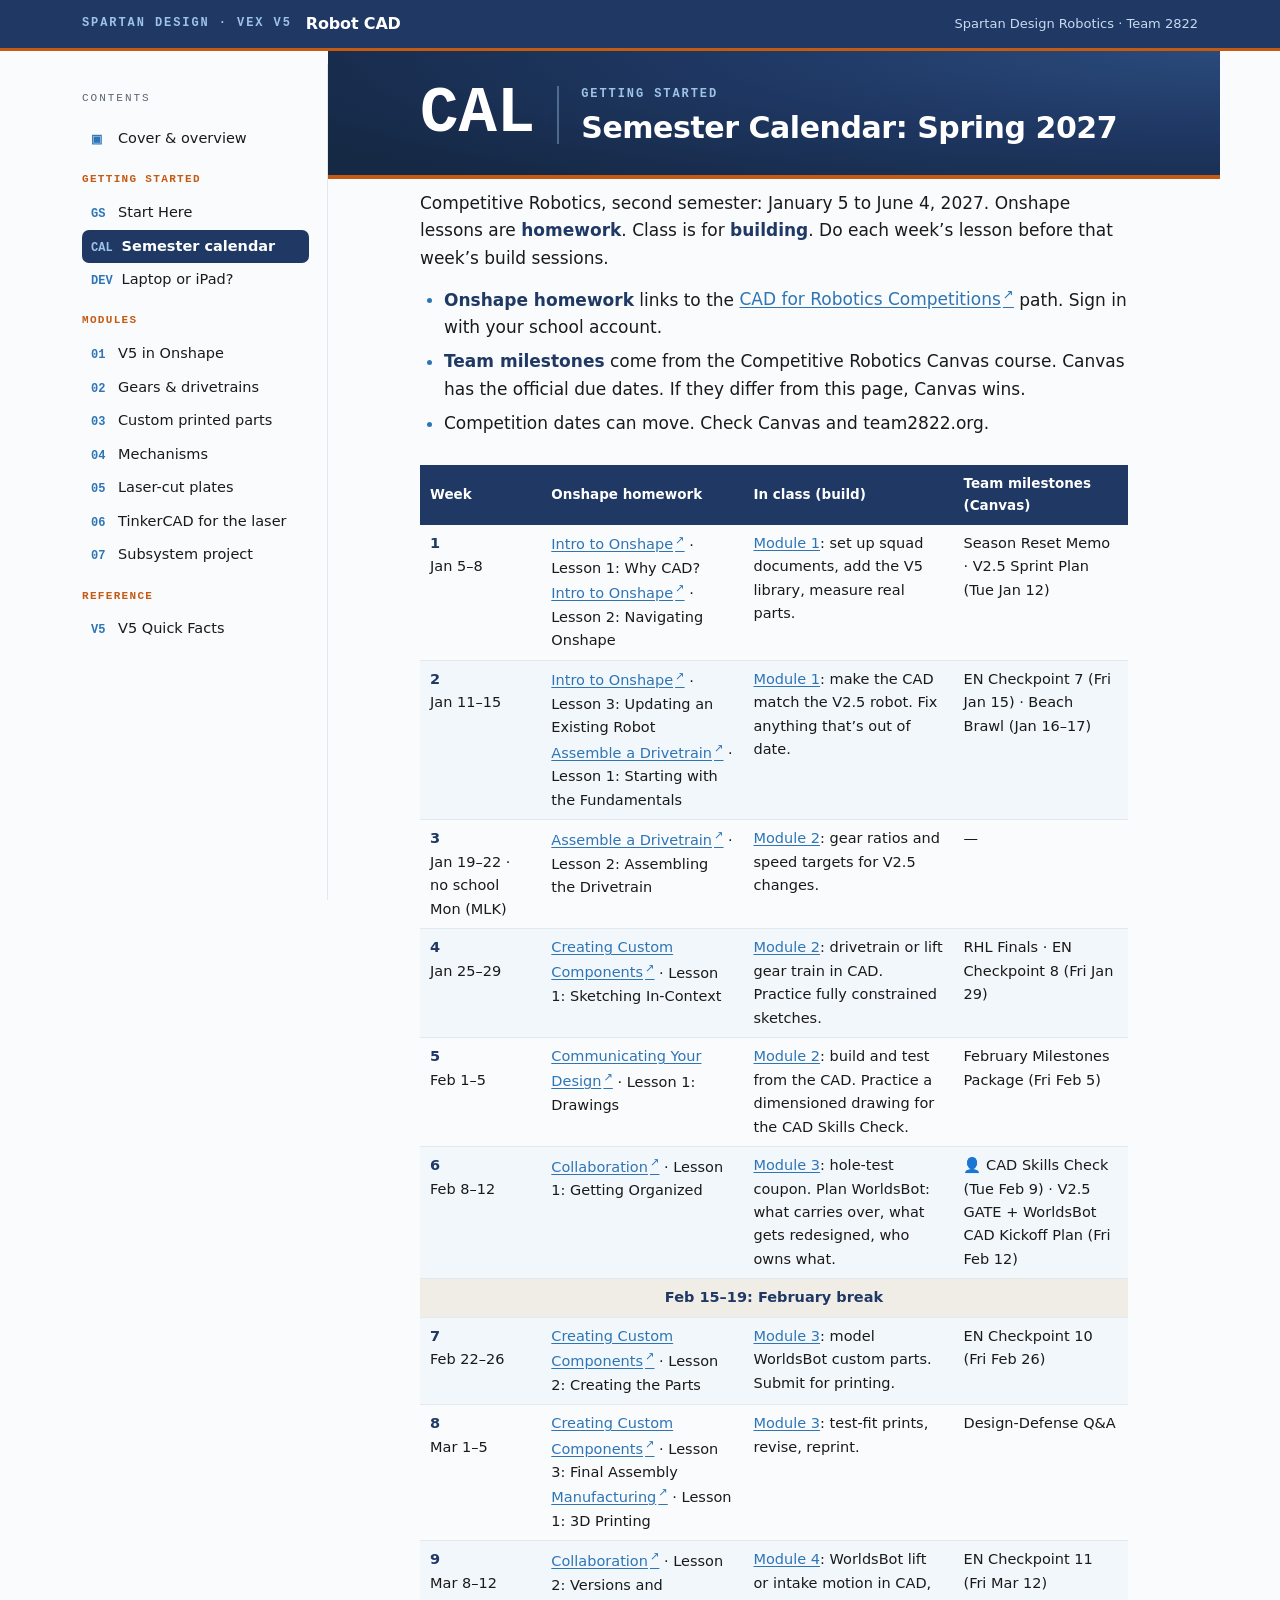
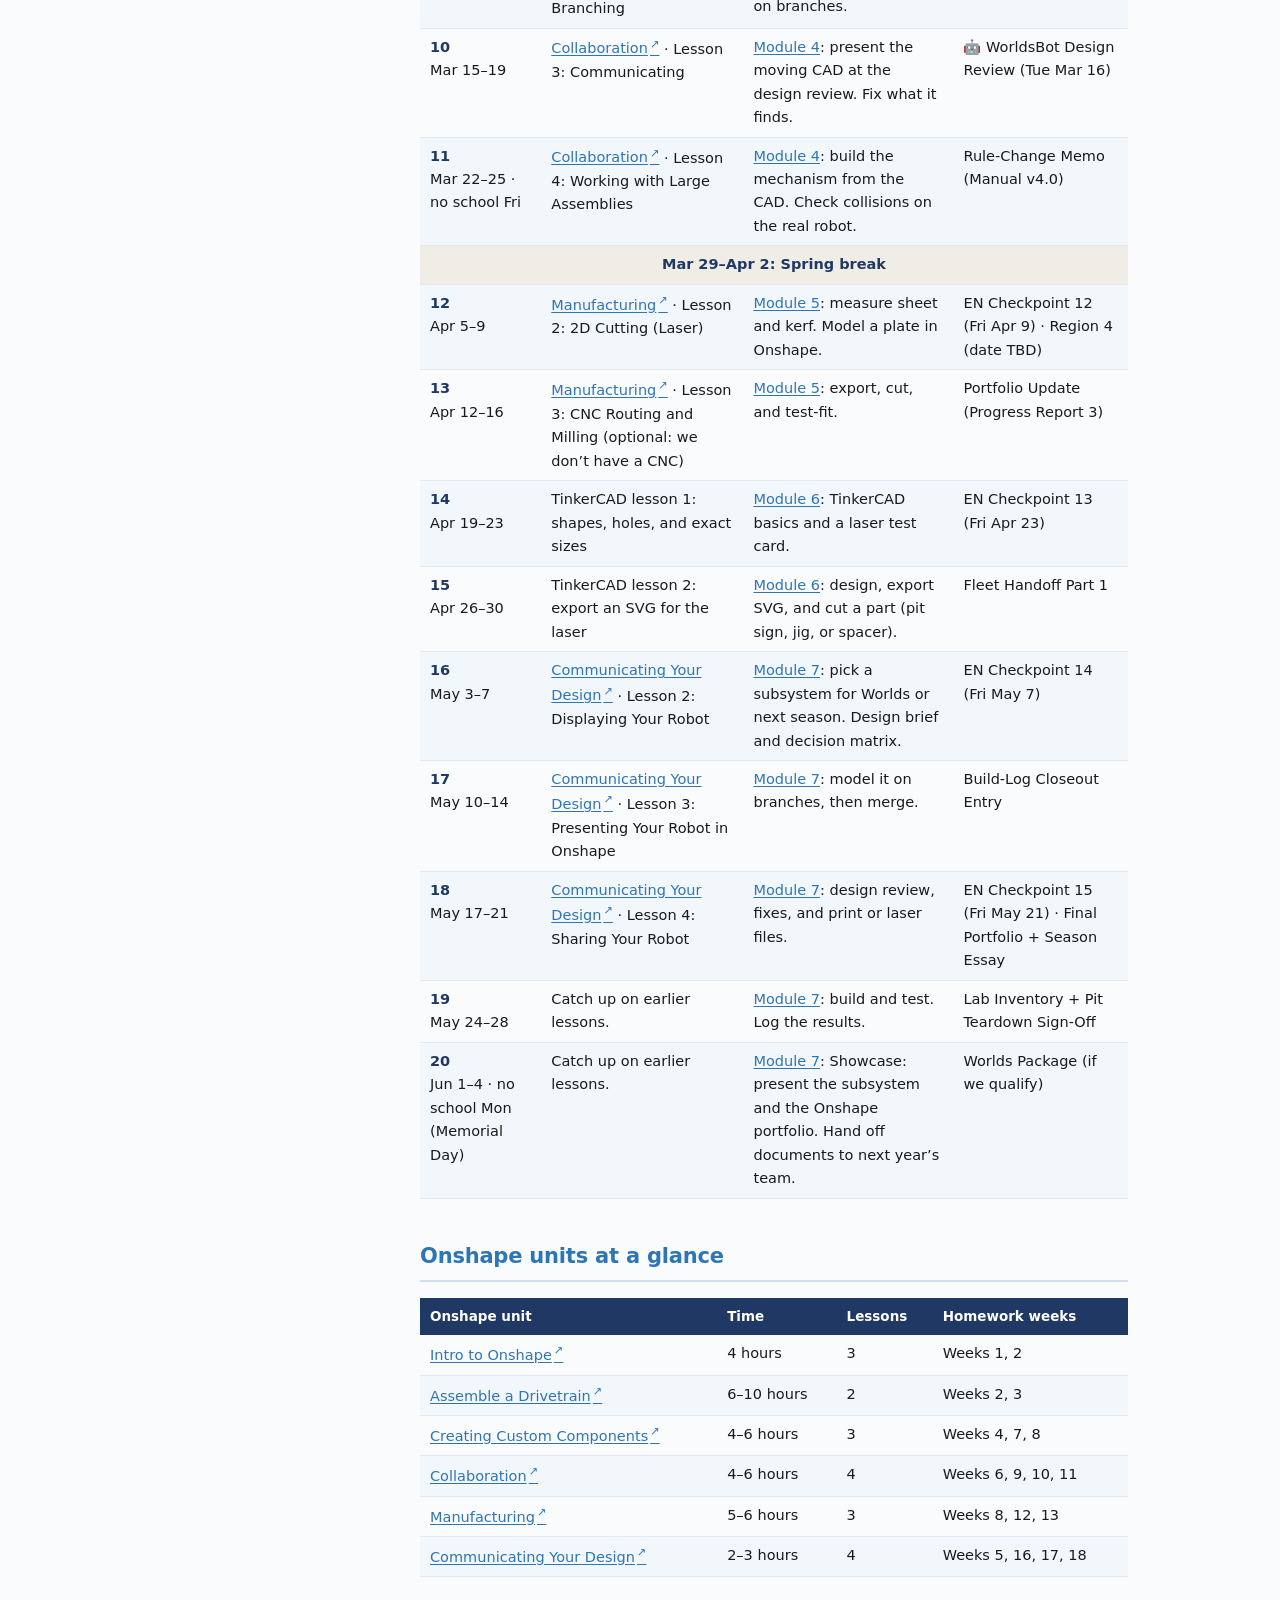
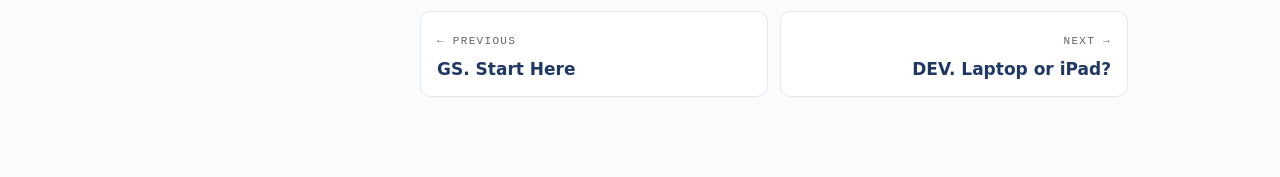
==== docs/calendar.html @ fbc349da "update" ====
<!doctype html>
<html lang="en"><head><meta charset="utf-8"><meta name="viewport" content="width=device-width, initial-scale=1">
<title>Semester Calendar: Spring 2027 — Robot CAD</title><link rel="stylesheet" href="styles.css"></head>
<body data-chapter="CAL">
<header class="topbar"><div class="topbar__in"><span class="topbar__mark">SPARTAN DESIGN · VEX V5</span><span class="topbar__title">Robot CAD</span>
<span class="topbar__school">Spartan Design Robotics · Team 2822</span><button class="menu-btn" id="menuBtn" aria-label="Toggle contents">Contents</button></div></header>
<div class="book"><nav class="toc" id="toc" aria-label="Table of contents"></nav>
<main class="main">
<div class="chead"><div class="chead__in"><div class="chead__num">CAL</div><div><p class="chead__eyebrow">Getting Started</p><h1 class="chead__title">Semester Calendar: Spring 2027</h1></div></div></div>
<article class="prose wrap">

<p>Competitive Robotics, second semester: January 5 to June 4, 2027. Onshape lessons are <strong>homework</strong>. Class is for <strong>building</strong>. Do each week’s lesson before that week’s build sessions.</p>
<ul><li><strong>Onshape homework</strong> links to the <a class="ext" href="https://learn.onshape.com/learn/learning-path/cad-for-robotics" target="_blank" rel="noopener">CAD for Robotics Competitions</a> path. Sign in with your school account.</li>
<li><strong>Team milestones</strong> come from the Competitive Robotics Canvas course. Canvas has the official due dates. If they differ from this page, Canvas wins.</li>
<li>Competition dates can move. Check Canvas and team2822.org.</li></ul>
<div class="tablewrap"><table class="dtable cal"><thead><tr><th>Week</th><th>Onshape homework</th><th>In class (build)</th><th>Team milestones (Canvas)</th></tr></thead><tbody><tr><td><strong>1</strong><br><span class="cad-note">Jan 5–8</span></td><td><a class="ext" href="https://learn.onshape.com/learn/article/intro-to-onshape" target="_blank" rel="noopener">Intro to Onshape</a> · Lesson 1: Why CAD?<br><a class="ext" href="https://learn.onshape.com/learn/article/intro-to-onshape" target="_blank" rel="noopener">Intro to Onshape</a> · Lesson 2: Navigating Onshape</td><td><a href="module-1.html">Module 1</a>: set up squad documents, add the V5 library, measure real parts.</td><td>Season Reset Memo · V2.5 Sprint Plan (Tue Jan 12)</td></tr><tr><td><strong>2</strong><br><span class="cad-note">Jan 11–15</span></td><td><a class="ext" href="https://learn.onshape.com/learn/article/intro-to-onshape" target="_blank" rel="noopener">Intro to Onshape</a> · Lesson 3: Updating an Existing Robot<br><a class="ext" href="https://learn.onshape.com/learn/article/assemble-a-robot" target="_blank" rel="noopener">Assemble a Drivetrain</a> · Lesson 1: Starting with the Fundamentals</td><td><a href="module-1.html">Module 1</a>: make the CAD match the V2.5 robot. Fix anything that’s out of date.</td><td>EN Checkpoint 7 (Fri Jan 15) · Beach Brawl (Jan 16–17)</td></tr><tr><td><strong>3</strong><br><span class="cad-note">Jan 19–22 · no school Mon (MLK)</span></td><td><a class="ext" href="https://learn.onshape.com/learn/article/assemble-a-robot" target="_blank" rel="noopener">Assemble a Drivetrain</a> · Lesson 2: Assembling the Drivetrain</td><td><a href="module-2.html">Module 2</a>: gear ratios and speed targets for V2.5 changes.</td><td>—</td></tr><tr><td><strong>4</strong><br><span class="cad-note">Jan 25–29</span></td><td><a class="ext" href="https://learn.onshape.com/learn/article/cad-for-robotics-creating-custom-components" target="_blank" rel="noopener">Creating Custom Components</a> · Lesson 1: Sketching In-Context</td><td><a href="module-2.html">Module 2</a>: drivetrain or lift gear train in CAD. Practice fully constrained sketches.</td><td>RHL Finals · EN Checkpoint 8 (Fri Jan 29)</td></tr><tr><td><strong>5</strong><br><span class="cad-note">Feb 1–5</span></td><td><a class="ext" href="https://learn.onshape.com/learn/article/cad-for-robotics-communicating-your-design" target="_blank" rel="noopener">Communicating Your Design</a> · Lesson 1: Drawings</td><td><a href="module-2.html">Module 2</a>: build and test from the CAD. Practice a dimensioned drawing for the CAD Skills Check.</td><td>February Milestones Package (Fri Feb 5)</td></tr><tr><td><strong>6</strong><br><span class="cad-note">Feb 8–12</span></td><td><a class="ext" href="https://learn.onshape.com/learn/article/cad-for-robotics-collaboration" target="_blank" rel="noopener">Collaboration</a> · Lesson 1: Getting Organized</td><td><a href="module-3.html">Module 3</a>: hole-test coupon. Plan WorldsBot: what carries over, what gets redesigned, who owns what.</td><td>👤 CAD Skills Check (Tue Feb 9) · V2.5 GATE + WorldsBot CAD Kickoff Plan (Fri Feb 12)</td></tr><tr class="cal-break"><td colspan="4"><strong>Feb 15–19: February break</strong></td></tr><tr><td><strong>7</strong><br><span class="cad-note">Feb 22–26</span></td><td><a class="ext" href="https://learn.onshape.com/learn/article/cad-for-robotics-creating-custom-components" target="_blank" rel="noopener">Creating Custom Components</a> · Lesson 2: Creating the Parts</td><td><a href="module-3.html">Module 3</a>: model WorldsBot custom parts. Submit for printing.</td><td>EN Checkpoint 10 (Fri Feb 26)</td></tr><tr><td><strong>8</strong><br><span class="cad-note">Mar 1–5</span></td><td><a class="ext" href="https://learn.onshape.com/learn/article/cad-for-robotics-creating-custom-components" target="_blank" rel="noopener">Creating Custom Components</a> · Lesson 3: Final Assembly<br><a class="ext" href="https://learn.onshape.com/learn/article/cad-for-robotics-manufacturing" target="_blank" rel="noopener">Manufacturing</a> · Lesson 1: 3D Printing</td><td><a href="module-3.html">Module 3</a>: test-fit prints, revise, reprint.</td><td>Design-Defense Q&A</td></tr><tr><td><strong>9</strong><br><span class="cad-note">Mar 8–12</span></td><td><a class="ext" href="https://learn.onshape.com/learn/article/cad-for-robotics-collaboration" target="_blank" rel="noopener">Collaboration</a> · Lesson 2: Versions and Branching</td><td><a href="module-4.html">Module 4</a>: WorldsBot lift or intake motion in CAD, on branches.</td><td>EN Checkpoint 11 (Fri Mar 12)</td></tr><tr><td><strong>10</strong><br><span class="cad-note">Mar 15–19</span></td><td><a class="ext" href="https://learn.onshape.com/learn/article/cad-for-robotics-collaboration" target="_blank" rel="noopener">Collaboration</a> · Lesson 3: Communicating</td><td><a href="module-4.html">Module 4</a>: present the moving CAD at the design review. Fix what it finds.</td><td>🤖 WorldsBot Design Review (Tue Mar 16)</td></tr><tr><td><strong>11</strong><br><span class="cad-note">Mar 22–25 · no school Fri</span></td><td><a class="ext" href="https://learn.onshape.com/learn/article/cad-for-robotics-collaboration" target="_blank" rel="noopener">Collaboration</a> · Lesson 4: Working with Large Assemblies</td><td><a href="module-4.html">Module 4</a>: build the mechanism from the CAD. Check collisions on the real robot.</td><td>Rule-Change Memo (Manual v4.0)</td></tr><tr class="cal-break"><td colspan="4"><strong>Mar 29–Apr 2: Spring break</strong></td></tr><tr><td><strong>12</strong><br><span class="cad-note">Apr 5–9</span></td><td><a class="ext" href="https://learn.onshape.com/learn/article/cad-for-robotics-manufacturing" target="_blank" rel="noopener">Manufacturing</a> · Lesson 2: 2D Cutting (Laser)</td><td><a href="module-5.html">Module 5</a>: measure sheet and kerf. Model a plate in Onshape.</td><td>EN Checkpoint 12 (Fri Apr 9) · Region 4 (date TBD)</td></tr><tr><td><strong>13</strong><br><span class="cad-note">Apr 12–16</span></td><td><a class="ext" href="https://learn.onshape.com/learn/article/cad-for-robotics-manufacturing" target="_blank" rel="noopener">Manufacturing</a> · Lesson 3: CNC Routing and Milling (optional: we don’t have a CNC)</td><td><a href="module-5.html">Module 5</a>: export, cut, and test-fit.</td><td>Portfolio Update (Progress Report 3)</td></tr><tr><td><strong>14</strong><br><span class="cad-note">Apr 19–23</span></td><td>TinkerCAD lesson 1: shapes, holes, and exact sizes</td><td><a href="module-6.html">Module 6</a>: TinkerCAD basics and a laser test card.</td><td>EN Checkpoint 13 (Fri Apr 23)</td></tr><tr><td><strong>15</strong><br><span class="cad-note">Apr 26–30</span></td><td>TinkerCAD lesson 2: export an SVG for the laser</td><td><a href="module-6.html">Module 6</a>: design, export SVG, and cut a part (pit sign, jig, or spacer).</td><td>Fleet Handoff Part 1</td></tr><tr><td><strong>16</strong><br><span class="cad-note">May 3–7</span></td><td><a class="ext" href="https://learn.onshape.com/learn/article/cad-for-robotics-communicating-your-design" target="_blank" rel="noopener">Communicating Your Design</a> · Lesson 2: Displaying Your Robot</td><td><a href="module-7.html">Module 7</a>: pick a subsystem for Worlds or next season. Design brief and decision matrix.</td><td>EN Checkpoint 14 (Fri May 7)</td></tr><tr><td><strong>17</strong><br><span class="cad-note">May 10–14</span></td><td><a class="ext" href="https://learn.onshape.com/learn/article/cad-for-robotics-communicating-your-design" target="_blank" rel="noopener">Communicating Your Design</a> · Lesson 3: Presenting Your Robot in Onshape</td><td><a href="module-7.html">Module 7</a>: model it on branches, then merge.</td><td>Build-Log Closeout Entry</td></tr><tr><td><strong>18</strong><br><span class="cad-note">May 17–21</span></td><td><a class="ext" href="https://learn.onshape.com/learn/article/cad-for-robotics-communicating-your-design" target="_blank" rel="noopener">Communicating Your Design</a> · Lesson 4: Sharing Your Robot</td><td><a href="module-7.html">Module 7</a>: design review, fixes, and print or laser files.</td><td>EN Checkpoint 15 (Fri May 21) · Final Portfolio + Season Essay</td></tr><tr><td><strong>19</strong><br><span class="cad-note">May 24–28</span></td><td>Catch up on earlier lessons.</td><td><a href="module-7.html">Module 7</a>: build and test. Log the results.</td><td>Lab Inventory + Pit Teardown Sign-Off</td></tr><tr><td><strong>20</strong><br><span class="cad-note">Jun 1–4 · no school Mon (Memorial Day)</span></td><td>Catch up on earlier lessons.</td><td><a href="module-7.html">Module 7</a>: Showcase: present the subsystem and the Onshape portfolio. Hand off documents to next year’s team.</td><td>Worlds Package (if we qualify)</td></tr></tbody></table></div>
<h2>Onshape units at a glance</h2>
<table class="dtable"><thead><tr><th>Onshape unit</th><th>Time</th><th>Lessons</th><th>Homework weeks</th></tr></thead><tbody><tr><td><a class="ext" href="https://learn.onshape.com/learn/article/intro-to-onshape" target="_blank" rel="noopener">Intro to Onshape</a></td><td>4 hours</td><td>3</td><td>Weeks 1, 2</td></tr><tr><td><a class="ext" href="https://learn.onshape.com/learn/article/assemble-a-robot" target="_blank" rel="noopener">Assemble a Drivetrain</a></td><td>6–10 hours</td><td>2</td><td>Weeks 2, 3</td></tr><tr><td><a class="ext" href="https://learn.onshape.com/learn/article/cad-for-robotics-creating-custom-components" target="_blank" rel="noopener">Creating Custom Components</a></td><td>4–6 hours</td><td>3</td><td>Weeks 4, 7, 8</td></tr><tr><td><a class="ext" href="https://learn.onshape.com/learn/article/cad-for-robotics-collaboration" target="_blank" rel="noopener">Collaboration</a></td><td>4–6 hours</td><td>4</td><td>Weeks 6, 9, 10, 11</td></tr><tr><td><a class="ext" href="https://learn.onshape.com/learn/article/cad-for-robotics-manufacturing" target="_blank" rel="noopener">Manufacturing</a></td><td>5–6 hours</td><td>3</td><td>Weeks 8, 12, 13</td></tr><tr><td><a class="ext" href="https://learn.onshape.com/learn/article/cad-for-robotics-communicating-your-design" target="_blank" rel="noopener">Communicating Your Design</a></td><td>2–3 hours</td><td>4</td><td>Weeks 5, 16, 17, 18</td></tr></tbody></table>
<style>.cal td{vertical-align:top}.cal-break td{background:#f0ede6;text-align:center}</style>

</article>
<nav class="pager" id="pager" aria-label="Chapter navigation"></nav>
</main></div>
<script src="nav.js"></script>
<script src="learn.js"></script>
<script src="robotcad.js"></script>
</body></html>
---- docs/styles.css ----
/* =========================================================
   Automation & Robotics — VEX EXP Textbook
   Shared stylesheet. Restyle the whole book from this one file.
   Palette continues the course's printed-doc design system.
   ========================================================= */

:root{
  --navy:#1F3864;
  --navy-deep:#152844;
  --blue:#2E75B6;
  --blue-ink:#1F4D78;
  --orange:#C55A11;
  --soft:#F2F7FC;      /* learn/info callout bg */
  --soft-line:#CFE0F2;
  --green-bg:#E2EFDA;  /* positive callout bg */
  --green-ink:#3F6B2A;
  --amber-bg:#FBEFD6;  /* safety callout bg */
  --amber-ink:#8A5400;
  --amber-line:#E7C77E;
  --ink:#1A1A1A;
  --gray:#5B6470;
  --paper:#FFFFFF;
  --wash:#FAFBFD;
  --rule:#E3E8EF;

  --font-body: ui-sans-serif, system-ui, -apple-system, "Segoe UI", Roboto, Arial, sans-serif;
  --font-mono: ui-monospace, "Cascadia Code", Consolas, "SF Mono", Menlo, monospace;

  --maxw: 1160px;
  --rail: 268px;
}

*{box-sizing:border-box;}
html{scroll-behavior:smooth;}
@media (prefers-reduced-motion: reduce){ html{scroll-behavior:auto;} *{animation:none!important;transition:none!important;} }

body{
  margin:0;
  font-family:var(--font-body);
  color:var(--ink);
  background:var(--wash);
  line-height:1.62;
  font-size:17px;
  -webkit-font-smoothing:antialiased;
  text-rendering:optimizeLegibility;
}

a{color:var(--blue);text-underline-offset:2px;}
a:hover{color:var(--navy);}
:focus-visible{outline:3px solid var(--orange);outline-offset:2px;border-radius:3px;}

/* ---------- Top bar ---------- */
.topbar{
  position:sticky;top:0;z-index:30;
  background:var(--navy);color:#fff;
  border-bottom:3px solid var(--orange);
}
.topbar__in{
  max-width:var(--maxw);margin:0 auto;padding:11px 22px;
  display:flex;align-items:center;gap:14px;
}
.topbar__mark{
  font-family:var(--font-mono);font-size:12px;letter-spacing:.16em;
  text-transform:uppercase;color:#9DC3E6;font-weight:600;
}
.topbar__title{font-weight:800;letter-spacing:-.01em;font-size:16px;}
.topbar__school{margin-left:auto;font-size:13px;color:#C9DBF0;}
.menu-btn{display:none;}

/* ---------- Shell ---------- */
.book{
  max-width:var(--maxw);margin:0 auto;
  display:grid;grid-template-columns:var(--rail) 1fr;gap:0;
  align-items:start;
}

/* ---------- Sidebar / TOC ---------- */
.toc{
  position:sticky;top:64px;align-self:start;
  height:calc(100vh - 64px);overflow-y:auto;
  padding:26px 18px 40px 22px;
  border-right:1px solid var(--rule);
  background:var(--wash);
}
.toc__head{
  font-family:var(--font-mono);font-size:11px;letter-spacing:.18em;
  text-transform:uppercase;color:var(--gray);margin:0 0 14px;
}
.toc__unit{margin:0 0 6px;}
.toc__unit > .unit-label{
  display:block;font-family:var(--font-mono);font-size:11px;letter-spacing:.12em;
  text-transform:uppercase;color:var(--orange);font-weight:700;
  margin:16px 0 7px;
}
.toc a, .toc span.dim{
  display:flex;gap:9px;align-items:baseline;
  padding:5px 9px;border-radius:7px;
  font-size:14.5px;text-decoration:none;color:var(--ink);
}
.toc a:hover{background:var(--soft);color:var(--navy);}
.toc .num{
  font-family:var(--font-mono);font-size:12px;color:var(--blue);
  min-width:18px;font-weight:700;
}
.toc span.dim{color:#9AA3AF;cursor:default;}
.toc span.dim .num{color:#C2C9D2;}
.toc a[aria-current="page"]{
  background:var(--navy);color:#fff;font-weight:700;
}
.toc a[aria-current="page"] .num{color:#9DC3E6;}

/* ---------- Main column ---------- */
.main{padding:0 0 80px;min-width:0;}
.wrap{max-width:760px;margin:0 auto;padding:0 26px;}

/* ---------- Chapter header band (signature) ---------- */
.chead{
  background:
    radial-gradient(120% 140% at 100% 0%, #2A4A7A 0%, var(--navy) 46%, var(--navy-deep) 100%);
  color:#fff;border-bottom:4px solid var(--orange);
}
.chead__in{
  max-width:760px;margin:0 auto;padding:34px 26px 30px;
  display:grid;grid-template-columns:auto 1fr;gap:22px;align-items:center;
}
.chead__num{
  font-family:var(--font-mono);font-weight:700;
  font-size:64px;line-height:.9;color:#fff;
  padding-right:22px;border-right:2px solid rgba(157,195,230,.4);
}
.chead__eyebrow{
  font-family:var(--font-mono);font-size:12px;letter-spacing:.16em;
  text-transform:uppercase;color:#9DC3E6;font-weight:600;margin:0 0 7px;
}
.chead__title{font-size:30px;line-height:1.12;font-weight:800;letter-spacing:-.015em;margin:0;}
.lede{
  max-width:760px;margin:0 auto;padding:22px 26px 4px;
}
.lede p{margin:0;font-size:18.5px;color:var(--blue-ink);font-weight:500;}

/* ---------- Prose ---------- */
.prose h2{
  font-size:21px;font-weight:800;letter-spacing:-.01em;color:var(--blue);
  margin:34px 0 8px;padding-bottom:7px;border-bottom:2px solid var(--soft-line);
}
.prose h3{font-size:17px;font-weight:800;color:var(--blue-ink);margin:22px 0 6px;}
.prose p{margin:11px 0;}
.prose ul,.prose ol{margin:11px 0;padding-left:24px;}
.prose li{margin:7px 0;}
.prose strong{color:var(--navy);font-weight:700;}
.prose em{color:var(--ink);}
.prose hr{display:none;}
.prose ul li::marker{color:var(--blue);}
.prose ol li::marker{color:var(--blue);font-weight:700;}

/* ---------- Callout cards ---------- */
.card{
  margin:18px 0;border-radius:11px;padding:15px 17px 15px 18px;
  border:1px solid var(--soft-line);background:var(--soft);
  border-left:5px solid var(--blue);
}
.card__title{
  display:flex;align-items:center;gap:8px;
  font-weight:800;color:var(--navy);font-size:15px;margin:0 0 8px;
}
.card__title .ic{font-size:16px;}
.card ul{margin:6px 0 0;padding-left:20px;}
.card li{margin:6px 0;font-size:15.5px;}
.card p{margin:8px 0;font-size:15.5px;}
.card--tip{background:#FFF3EA;border-color:#F0C9A6;border-left-color:var(--orange);}
.card--tip .card__title{color:var(--orange);}
.card--tip h3{margin-top:0;}
.card--note{background:var(--green-bg);border-color:#C5DDB4;border-left-color:var(--green-ink);}
.card--note .card__title,.card--note strong{color:var(--green-ink);}
.card--safe{background:var(--amber-bg);border-color:var(--amber-line);border-left-color:var(--amber-ink);}
.card--safe .card__title{color:var(--amber-ink);}

/* external link affordance */
a.ext::after{content:"\2197";font-size:.78em;margin-left:2px;color:var(--blue);vertical-align:super;}

/* ---------- Key terms chips ---------- */
.terms{display:flex;flex-wrap:wrap;gap:7px;margin:12px 0 4px;}
.terms .term{
  font-family:var(--font-mono);font-size:12.5px;
  background:#fff;border:1px solid var(--soft-line);color:var(--blue-ink);
  padding:4px 9px;border-radius:999px;
}

/* ---------- Sources ---------- */
.sources{
  margin-top:30px;padding-top:14px;border-top:1px solid var(--rule);
  font-size:13px;color:var(--gray);
}

/* ---------- Pager ---------- */
.pager{
  max-width:760px;margin:34px auto 0;padding:0 26px;
  display:flex;gap:12px;justify-content:space-between;
}
.pager a{
  flex:1;text-decoration:none;border:1px solid var(--rule);border-radius:11px;
  padding:13px 16px;background:#fff;color:var(--ink);transition:border-color .15s,transform .15s;
}
.pager a:hover{border-color:var(--blue);transform:translateY(-1px);}
.pager .dir{font-family:var(--font-mono);font-size:11px;letter-spacing:.12em;text-transform:uppercase;color:var(--gray);}
.pager .name{display:block;font-weight:700;color:var(--navy);margin-top:3px;}
.pager .next{text-align:right;}
.pager .ph{flex:1;}

/* ---------- Landing (index) ---------- */
.hero{
  background:radial-gradient(120% 140% at 100% 0%, #2A4A7A 0%, var(--navy) 50%, var(--navy-deep) 100%);
  color:#fff;border-bottom:4px solid var(--orange);
}
.hero__in{max-width:760px;margin:0 auto;padding:54px 26px 44px;}
.hero__eyebrow{font-family:var(--font-mono);font-size:12px;letter-spacing:.18em;text-transform:uppercase;color:#9DC3E6;font-weight:600;margin:0 0 12px;}
.hero h1{font-size:40px;line-height:1.06;font-weight:800;letter-spacing:-.02em;margin:0 0 14px;max-width:18ch;}
.hero p{font-size:18px;color:#D7E5F5;margin:0;max-width:54ch;}
.toc-full{max-width:760px;margin:0 auto;padding:8px 26px 60px;}

/* ---------- Mobile ---------- */
@media (max-width:880px){
  .book{grid-template-columns:1fr;}
  .menu-btn{
    display:inline-flex;margin-left:auto;background:rgba(255,255,255,.12);
    color:#fff;border:1px solid rgba(255,255,255,.3);border-radius:8px;
    padding:6px 11px;font-size:13px;font-family:var(--font-mono);letter-spacing:.08em;cursor:pointer;
  }
  .topbar__school{display:none;}
  .toc{
    position:static;height:auto;border-right:none;border-bottom:1px solid var(--rule);
    display:none;
  }
  .toc.open{display:block;}
  .chead__num{font-size:46px;}
  .chead__title{font-size:24px;}
}

/* ---------- Figures, formulas & data tables (added Ch. 3) ---------- */
.fig{margin:26px 0;}
.fig svg{display:block;width:100%;max-width:640px;height:auto;margin:0 auto;}
.fig figcaption{
  font-size:13.5px;color:var(--gray);text-align:center;
  max-width:54ch;margin:10px auto 0;line-height:1.45;
}
.formula{
  font-family:var(--font-mono);font-size:16px;color:var(--blue-ink);
  background:var(--soft);border-left:5px solid var(--blue);
  border-radius:0 10px 10px 0;padding:12px 16px;margin:14px 0;
}
.dtable{
  width:100%;border-collapse:collapse;margin:16px 0 6px;font-size:14.5px;
}
.dtable th{
  background:var(--navy);color:#fff;font-weight:700;text-align:left;
  padding:8px 10px;font-size:13.5px;
}
.dtable td{
  padding:7px 10px;border-bottom:1px solid var(--rule);vertical-align:top;
}
.dtable tbody tr:nth-child(even){background:var(--soft);}
.tnote{font-size:13px;color:var(--gray);margin:2px 0 18px;}
@media (max-width:880px){
  .dtable{display:block;overflow-x:auto;white-space:nowrap;}
}

/* inline mono for short math fragments (added Ch. 4) */
.inl{
  font-family:var(--font-mono);font-size:.92em;
  background:#F4F4F4;padding:1px 5px;border-radius:4px;color:var(--blue-ink);
}

/* build-constraint callout (added Ch. 4) — navy "rules of the build" accent */
.card--constraint{background:#F1F5FB;border-color:#CFE0F2;border-left-color:var(--navy);}
.card--constraint .card__title{color:var(--navy);}

/* ---------- CAD track: "see it" callouts for Onshape / technical drawings ---------- */
.card--cad{background:#ECF5F6;border-color:#BBDDE0;border-left-color:#1E6470;}
.card--cad .card__title{color:#1E6470;}
.card--cad .cad-note{font-size:13.5px;color:var(--gray);margin:8px 0 0;}
.card--cad .cad-try{
  margin:12px 0 0;padding:10px 12px;background:#fff;border:1px dashed #9FC6CB;
  border-radius:8px;font-size:14.5px;
}
.card--cad .cad-try strong{color:var(--orange);}
/* simplified engineering-drawing figure */
.cad-dwg{display:block;width:100%;max-width:620px;height:auto;margin:4px auto 0;}

/* ---------- "Code it" enrichment card (code track) ---------- */
.card--code{background:#F1F1FB;border-color:#D3D2F0;border-left-color:#4B4DA6;}
.card--code .card__title{color:#4B4DA6;}
.card--code .code{margin:11px 0 0;}
.card--code .code-try{
  margin:12px 0 0;padding:10px 12px;background:#fff;border:1px dashed #B6B5E2;
  border-radius:8px;font-size:14.5px;
}
.card--code .code-try strong{color:var(--orange);}
.code .mark{color:#4B4DA6;font-weight:700;}

/* ---------- code & pseudocode blocks (added Ch. 9) ---------- */
.codetag{
  display:block;font-family:var(--font-mono);font-size:10.5px;letter-spacing:.14em;
  text-transform:uppercase;font-weight:700;color:var(--gray);margin:18px 0 5px;
}
.codetag .dot{color:var(--blue);}
.codetag.plan .dot{color:var(--orange);}
.code{
  font-family:var(--font-mono);font-size:13.5px;line-height:1.6;
  background:#F4F4F4;border:1px solid #E4E4E4;border-left:3px solid var(--blue);
  border-radius:8px;padding:13px 16px;margin:0 0 6px;color:#243240;
  white-space:pre;overflow-x:auto;tab-size:2;
}
.code.plan{border-left-color:var(--orange);}
.code .cmt{color:#6E7B89;font-style:italic;}
.code .kw{color:var(--blue);font-weight:700;}
.code .lit{color:#1E6470;}

/* ---------- Line simulator + code tutorial (added Ch. 12) ---------- */
.sim{margin:26px 0;background:var(--paper);border:1px solid var(--rule);border-radius:14px;padding:14px 14px 12px;}
.sim svg{display:block;width:100%;height:auto;}
.sim__bar{display:flex;flex-wrap:wrap;gap:8px;align-items:center;margin:10px 0 0;}
.sim__btn{
  font:600 13px var(--font-body);color:var(--navy);background:var(--soft);
  border:1px solid var(--soft-line);border-radius:8px;padding:6px 12px;cursor:pointer;
}
.sim__btn:hover{background:#E4EEF9;}
.sim__btn--go{background:var(--navy);color:#fff;border-color:var(--navy);}
.sim__btn--go:hover{background:var(--navy-deep);}
.sim__phase{margin-left:auto;font-family:var(--font-mono);font-size:12px;color:var(--gray);}
.sim__say{margin:10px 0 0;padding:10px 12px;background:var(--soft);border-left:4px solid var(--blue);
  border-radius:0 8px 8px 0;font-size:15px;min-height:3.2em;}
.sim__split{display:grid;grid-template-columns:1fr;gap:12px;margin-top:12px;}
.sim__code{margin:0;}
.sim__code .ln{display:block;border-radius:4px;padding:0 4px;margin:0 -4px;transition:background .2s;}
.sim__code .ln.on{background:#FFE3CC;box-shadow:inset 3px 0 0 var(--orange);}
.sim__legend{font-size:13px;color:var(--gray);margin:6px 0 0;}
@media (max-width:640px){ .sim__phase{margin-left:0;width:100%;} }

/* step-by-step code tutorial */
.tut{counter-reset:tut;margin:18px 0;}
.tut__step{position:relative;border:1px solid var(--rule);background:var(--paper);border-radius:12px;
  padding:16px 18px 14px 62px;margin:0 0 16px;}
.tut__step::before{
  counter-increment:tut;content:counter(tut);
  position:absolute;left:16px;top:15px;width:32px;height:32px;border-radius:50%;
  background:var(--navy);color:#fff;font-weight:800;font-size:16px;
  display:flex;align-items:center;justify-content:center;
}
.tut__step h3{margin:2px 0 6px;font-size:18px;color:var(--navy);}
.tut__step .code{margin:10px 0 6px;}
.tut__step svg{display:block;width:100%;max-width:560px;height:auto;margin:8px auto 4px;}
.tut__goal{font-size:13px;font-family:var(--font-mono);letter-spacing:.06em;text-transform:uppercase;color:var(--orange);font-weight:700;margin:0;}
.tut__check{margin:10px 0 0;padding:9px 12px;background:var(--green-bg);border-radius:8px;font-size:14.5px;}
.tut__check strong{color:var(--green-ink);}
.tut__fix{margin:8px 0 0;padding:9px 12px;background:var(--amber-bg);border-radius:8px;font-size:14.5px;}
.tut__fix strong{color:var(--amber-ink);}
.code .new{background:#E6F0FA;display:inline-block;min-width:100%;margin:0 -16px;padding:0 16px;box-sizing:content-box;box-shadow:inset 3px 0 0 var(--blue);}
@media (max-width:640px){ .tut__step{padding:52px 14px 12px;} .tut__step::before{left:14px;top:12px;} }

/* embedded video (added Ch. 12) */
.video{margin:22px 0 28px;}
.video video{display:block;width:100%;height:auto;border-radius:12px;border:1px solid var(--rule);background:#000;}
.video figcaption{font-size:13.5px;color:var(--gray);text-align:center;margin:8px 0 0;}

/* two-column simulator + toggle (added Ch. 10) */
.sim__split--2{grid-template-columns:minmax(0,1.35fr) minmax(0,1fr);align-items:center;margin-top:0;}
.sim__split--2 svg{max-width:300px;margin:0 auto;}
.sim__toggle{font-size:14px;color:var(--ink);display:inline-flex;align-items:center;gap:6px;cursor:pointer;}
@media (max-width:760px){ .sim__split--2{grid-template-columns:1fr;} }
.tut__pair{display:grid;grid-template-columns:minmax(0,.8fr) minmax(0,1.2fr);gap:10px;align-items:start;}
.tut__pair .code{margin:10px 0 6px;}
@media (max-width:760px){ .tut__pair{grid-template-columns:1fr;} }

/* simulator sliders (added Ch. 11) */
.sim__ctl{display:flex;flex-wrap:wrap;gap:10px 22px;margin:8px 0 0;font-size:14px;color:var(--ink);}
.sim__ctl label{display:inline-flex;align-items:center;gap:8px;}
.sim__ctl input[type=range]{width:180px;accent-color:var(--orange);}
.calib{display:grid;grid-template-columns:repeat(10,minmax(0,1fr));gap:4px;margin:10px 0 0;}
.calib span{font-family:var(--font-mono);font-size:12px;text-align:center;padding:4px 0;border-radius:5px;background:#E3E8EF;color:var(--gray);}
.calib span.got{background:#DEEAF6;color:var(--blue-ink);font-weight:700;}
.calib span.now{background:#FFE3CC;color:var(--orange);font-weight:700;}
.calib__out{display:flex;flex-wrap:wrap;gap:8px 18px;margin:10px 0 0;font-family:var(--font-mono);font-size:14px;}
.calib__out b{color:var(--navy);}

/* virtual controller (added Ch. 13) */
.pad{display:flex;justify-content:space-between;align-items:center;gap:12px;margin:10px 0 4px;padding:10px 18px;background:#1F3864;border-radius:40px;color:#fff;}
.pad__stick{display:flex;flex-direction:column;align-items:center;gap:6px;min-width:150px;}
.pad__lab{font-size:12px;color:#C9DBF0;}
.pad__lab b{color:#fff;}
.pad__v{writing-mode:vertical-lr;direction:rtl;height:130px;width:30px;accent-color:var(--orange);cursor:grab;}
.pad__v.h{writing-mode:horizontal-tb;direction:ltr;height:30px;width:150px;}
.pad .inl{background:rgba(255,255,255,.15);color:#fff;}
.pad__btns{display:flex;flex-direction:column;gap:8px;}
.pad__btns .sim__btn{min-width:84px;touch-action:none;user-select:none;}
@media (max-width:560px){ .pad{border-radius:18px;padding:10px;} .pad__stick{min-width:0;} .pad__v.h{width:110px;} }
.code .newi{background:#E6F0FA;box-shadow:inset 0 -2px 0 var(--blue);border-radius:3px;}

/* plan builder (added Ch. 9) */
.plan{display:grid;grid-template-columns:1fr 1fr;gap:14px;margin:12px 0 0;}
.plan__h{font-size:12px;font-family:var(--font-mono);letter-spacing:.1em;text-transform:uppercase;color:var(--gray);font-weight:700;margin:0 0 6px;}
.plan__bank{display:flex;flex-direction:column;gap:6px;}
.plan__bank .sim__btn{text-align:left;font-weight:600;}
.plan__list{margin:0;padding-left:22px;min-height:120px;background:#F4F4F4;border:1px dashed #C9D2DD;border-radius:8px;padding-top:8px;padding-bottom:8px;}
.plan__list li{margin:4px 0;}
.plan__step{font:14px var(--font-mono);background:#fff;border:1px solid var(--soft-line);border-radius:6px;padding:5px 8px;cursor:pointer;text-align:left;color:var(--ink);width:calc(100% - 8px);}
.plan__step span{color:var(--gray);float:right;}
.plan__step.on{background:#FFE3CC;border-color:var(--orange);}
.plan__empty{list-style:none;color:var(--gray);font-size:13px;margin-left:-22px !important;}
@media (max-width:640px){ .plan{grid-template-columns:1fr;} }

/* setup checklist (added Set Up Your Tools) */
.checks{list-style:none;margin:0;padding:0;}
.checks li{margin:6px 0;font-size:15.5px;}
.checks label{display:flex;gap:10px;align-items:flex-start;cursor:pointer;}
.checks input{margin-top:4px;width:18px;height:18px;accent-color:var(--green-ink);flex:none;}
.checks__bar{height:10px;border-radius:5px;background:#E3E8EF;margin:10px 0 0;overflow:hidden;}
.checks__bar span{display:block;height:100%;width:0;background:var(--green-ink);transition:width .3s;}

/* robot-or-not cards (added Ch. 2) */
.rq{display:grid;grid-template-columns:repeat(auto-fill,minmax(130px,1fr));gap:8px;}
.rq__card{display:flex;flex-direction:column;align-items:center;gap:4px;padding:10px 6px;border:2px solid var(--soft-line);border-radius:12px;background:#fff;cursor:pointer;font:600 14px var(--font-body);color:var(--ink);}
.rq__card:hover{border-color:var(--blue);}
.rq__card.on{border-color:var(--orange);background:#FFF3EA;}
.rq__ic{font-size:30px;}
.rq__chip{display:inline-block;font:700 12px var(--font-mono);padding:2px 8px;border-radius:999px;margin:0 2px 6px 0;}
.rq__chip.yes{background:var(--green-bg);color:var(--green-ink);}
.rq__chip.no{background:#FDE8E6;color:#B42318;}

/* interactive decision matrix (added Ch. 5) */
.dm__wrap{overflow-x:auto;}
.dm__t{min-width:520px;white-space:normal;}
.dm__t input{font:inherit;font-size:14px;border:1px solid var(--soft-line);border-radius:6px;padding:4px 6px;background:#fff;color:var(--ink);}
.dm__t thead input{font-weight:700;width:100%;min-width:90px;}
.dm__rn{width:100%;min-width:140px;}
.dm__w,.dm__s{width:52px;}
.dm__x{display:block;font-family:var(--font-mono);font-size:11px;color:var(--gray);margin-top:2px;}
.dm__tot{font-family:var(--font-mono);font-weight:800;font-size:16px;}
.dm__tot.win{background:#FFE3CC !important;color:var(--orange);}
.dm__msg{font-size:14.5px;margin:6px 0 0;}

/* decomposition explorer (added Ch. 7) */
.dz__tabs{display:flex;flex-wrap:wrap;gap:6px;margin:0 0 10px;}
.dz{display:grid;grid-template-columns:minmax(0,1fr) 28px minmax(0,1fr);gap:8px;align-items:center;}
.dz__head{font:700 12px var(--font-mono);letter-spacing:.1em;text-transform:uppercase;color:var(--gray);}
.dz__job{text-align:left;font:600 15px var(--font-body);padding:10px 12px;border:2px solid var(--soft-line);border-radius:10px;background:#fff;cursor:pointer;color:var(--ink);}
.dz__job:hover{border-color:var(--blue);}
.dz__job.on{border-color:var(--orange);background:#FFF3EA;}
.dz__arrow{text-align:center;color:var(--gray);font-size:20px;}
.dz__tool{font-weight:700;color:var(--navy);background:var(--soft);border-radius:10px;padding:10px 12px;font-size:15px;}

/* ---------- Model & Make additions ---------- */
.gloss{margin:1em 0;}
.gloss dt{font-weight:700;color:var(--navy);margin-top:14px;}
.gloss dt .wk{font-family:var(--font-mono);font-size:11px;letter-spacing:.08em;text-transform:uppercase;color:var(--gray);font-weight:600;margin-left:8px;}
.gloss dd{margin:2px 0 0 0;}
.cta{display:inline-block;background:var(--orange);color:#fff;font-weight:700;text-decoration:none;padding:12px 20px;border-radius:6px;margin:6px 0 4px;}
.cta:hover{background:var(--navy);color:#fff;}
.hero .cta{margin-top:20px;}
.dtable{max-width:100%;}
.prose .tablewrap{overflow-x:auto;}

/* ---------- Listen bar ---------- */
.listen{margin:18px 0 6px;padding:12px 14px;background:var(--soft);border:1px solid var(--soft-line);border-radius:12px;}
.listen__head{display:flex;align-items:center;gap:8px;margin-bottom:8px;color:var(--navy);}
.listen__len{margin-left:auto;font-family:var(--font-mono);font-size:12px;color:var(--gray);}
.listen audio{width:100%;}
.listen__speed{display:flex;gap:6px;align-items:center;flex-wrap:wrap;margin-top:6px;font-size:14px;color:var(--gray);}
.listen__speed button{font:inherit;font-size:13px;padding:4px 10px;border:1px solid var(--soft-line);background:#fff;border-radius:999px;cursor:pointer;color:var(--ink);}
.listen__speed button[aria-pressed="true"]{background:var(--navy);color:#fff;border-color:var(--navy);}

/* ---------- Self-check quiz ---------- */
.quiz{margin:18px 0 26px;}
.quiz__intro{color:var(--gray);font-size:15px;}
.quiz__q{border:1px solid var(--rule);background:var(--paper);border-radius:12px;padding:12px 14px 10px;margin:0 0 14px;}
.quiz__q legend{font-weight:700;color:var(--ink);padding:0 4px;font-size:17px;line-height:1.4;}
.quiz__n{display:inline-grid;place-items:center;width:26px;height:26px;border-radius:50%;background:var(--navy);color:#fff;font-size:13px;margin-right:4px;vertical-align:1px;}
.quiz__opts{display:grid;gap:8px;margin:8px 0 4px;}
.quiz__opt{display:flex;gap:10px;align-items:flex-start;text-align:left;font:inherit;font-size:16px;line-height:1.4;padding:10px 12px;border:1.5px solid var(--rule);border-radius:10px;background:#fff;color:var(--ink);cursor:pointer;}
.quiz__opt:hover:not(:disabled){border-color:var(--blue);background:var(--soft);}
.quiz__l{flex:none;font-family:var(--font-mono);font-weight:700;color:var(--blue);}
.quiz__opt.is-right{border-color:var(--green-ink);background:var(--green-bg);}
.quiz__opt.is-right .quiz__l{color:var(--green-ink);}
.quiz__opt.is-wrong{border-color:#B42318;background:#FDECEA;opacity:.75;text-decoration:line-through;}
.quiz__opt:disabled{cursor:default;}
.quiz__fb{margin:6px 0 2px;font-size:15px;min-height:0;}
.quiz__fb.is-right{padding:8px 10px;background:var(--green-bg);border-radius:8px;}
.quiz__fb.is-right strong{color:var(--green-ink);}
.quiz__fb.is-wrong{padding:8px 10px;background:var(--amber-bg);border-radius:8px;}
.quiz__fb.is-wrong strong{color:var(--amber-ink);}
.quiz__foot{display:flex;align-items:center;gap:10px;flex-wrap:wrap;}
.quiz__score{font-weight:700;color:var(--navy);}

/* ---------- Dial caliper practice ---------- */
.dialsim .sim__bar label{font-size:14.5px;}
.dialsim__range{flex:1;min-width:160px;accent-color:var(--orange);}
.dialsim__in{font:inherit;font-family:var(--font-mono);font-size:16px;padding:5px 8px;border:1.5px solid var(--rule);border-radius:8px;width:7em;}
.dialsim__practice{border-top:1px dashed var(--rule);padding-top:10px;}
.transcript{margin:-14px 0 24px;font-size:15px;}
.transcript summary{cursor:pointer;color:var(--blue);font-weight:600;}
.transcript p{background:var(--paper);border:1px solid var(--rule);border-radius:10px;padding:10px 12px;margin:8px 0 0;}

/* ---------- More interactives ---------- */
.viewsim__grid{display:grid;grid-template-columns:minmax(0,.9fr) minmax(0,1.1fr);gap:14px;align-items:center;}
.viewsim__obj svg{max-width:260px;margin:0 auto;}
.viewsim__ask{font-size:17px;margin:0 0 8px;}
.viewsim__opts{display:grid;grid-template-columns:repeat(3,minmax(0,1fr));gap:8px;}
.viewsim__opt{position:relative;background:#fff;border:1.5px solid var(--rule);border-radius:10px;padding:8px;cursor:pointer;}
.viewsim__opt svg{width:100%;height:96px;}
.viewsim__opt span{position:absolute;left:8px;top:6px;font-family:var(--font-mono);font-weight:700;color:var(--blue);font-size:13px;}
.viewsim__opt:hover{border-color:var(--blue);}
.viewsim__opt.is-right{border-color:var(--green-ink);background:var(--green-bg);}
.viewsim__opt.is-wrong{border-color:#B42318;background:#FDECEA;opacity:.7;}
@media (max-width:640px){.viewsim__grid{grid-template-columns:1fr;}}
.fitsim .sim__bar label{display:flex;align-items:center;gap:8px;flex:1;font-size:14.5px;}
.fitsim__r{flex:1;accent-color:var(--orange);}
.devsim__in{display:grid;grid-template-columns:repeat(3,minmax(0,1fr));gap:10px;margin-bottom:8px;}
.devsim__in label{display:flex;flex-direction:column;font-size:14px;font-weight:600;color:var(--navy);gap:4px;}
.devsim__in input{font:inherit;font-family:var(--font-mono);font-size:16px;padding:6px 8px;border:1.5px solid var(--rule);border-radius:8px;}
.explodesim .sim__bar label,.overhangsim .sim__bar label{display:flex;align-items:center;gap:8px;flex:1;font-size:14.5px;}
.explodesim__r,.overhangsim__r{flex:1;accent-color:var(--orange);}
.decksim .sim__bar{gap:10px 14px;}
.decksim .sim__bar label{font-size:14px;display:flex;align-items:center;gap:6px;}
.decksim select{font:inherit;font-size:14px;padding:4px 6px;border:1.5px solid var(--rule);border-radius:8px;background:#fff;}
.dimsim__grid{display:grid;grid-template-columns:minmax(0,1.2fr) minmax(0,1fr);gap:12px;align-items:start;}
.dimsim__list{display:grid;gap:6px;font-size:14.5px;}
.dimsim__list label{display:flex;gap:8px;align-items:flex-start;padding:6px 8px;border:1px solid var(--rule);border-radius:8px;background:#fff;cursor:pointer;}
@media (max-width:700px){.dimsim__grid{grid-template-columns:1fr;}}
.kerfsim .sim__bar label,.slotsim .sim__bar label,.configsim .sim__bar label{display:flex;align-items:center;gap:8px;flex:1;font-size:14.5px;}
.kerfsim__r,.slotsim__r,.configsim__s{flex:1;accent-color:var(--orange);}
.configsim__grid{display:grid;grid-template-columns:minmax(0,1.2fr) minmax(0,.8fr);gap:12px;align-items:center;}
.configsim__grid svg{max-width:240px;margin:0 auto;}
.configsim__t label{display:flex;gap:8px;align-items:center;cursor:pointer;}
@media (max-width:640px){.configsim__grid{grid-template-columns:1fr;}}
.branchsim .sim__bar{gap:6px;}
.preflight__dims{display:grid;grid-template-columns:repeat(3,minmax(0,1fr)) minmax(0,1.6fr);gap:10px;}
.preflight__dims label{display:flex;flex-direction:column;font-size:14px;font-weight:600;color:var(--navy);gap:4px;}
.preflight__dims input{font:inherit;font-family:var(--font-mono);font-size:15px;padding:6px 8px;border:1.5px solid var(--rule);border-radius:8px;min-width:0;}
.preflight__list{display:grid;gap:6px;margin:12px 0 4px;font-size:14.5px;}
.preflight__list label{display:flex;gap:8px;align-items:flex-start;padding:6px 8px;border:1px solid var(--rule);border-radius:8px;background:#fff;cursor:pointer;}
@media (max-width:640px){.preflight__dims{grid-template-columns:repeat(3,minmax(0,1fr));}.preflight__name{grid-column:1/-1;}}

/* ---------- Mission card + step-by-step plan ---------- */
.mission{border:1px solid var(--rule);border-top:5px solid var(--navy);border-radius:12px;background:var(--paper);padding:14px 16px;margin:18px 0 8px;}
.mission__head{display:flex;flex-wrap:wrap;gap:8px 14px;align-items:center;}
.apb{display:inline-block;font-weight:800;font-size:14px;padding:4px 12px;border-radius:999px;color:#fff;}
.apb--activity{background:var(--blue);} .apb--project{background:var(--orange);} .apb--problem{background:var(--green-ink);}
.mission__when{font-family:var(--font-mono);font-size:13px;color:var(--gray);}
.mission__apb{font-size:15px;color:var(--gray);margin:8px 0 10px;}
.mission__grid{display:grid;grid-template-columns:repeat(3,minmax(0,1fr));gap:10px;}
.mission__box{background:#fff;border:1px solid var(--rule);border-radius:10px;padding:10px 12px;}
.mission__box--goal{border-color:var(--navy);box-shadow:inset 4px 0 0 var(--navy);}
.mission__box h3{margin:0 0 6px;font-size:16px;color:var(--navy);}
.mission__box ul{margin:0;padding-left:18px;font-size:15px;}
.mission__box li{margin:3px 0;}
@media (max-width:900px){.mission__grid{grid-template-columns:1fr;}}
.plan__intro,.plan__more{color:var(--gray);font-size:15px;}
.plan{display:grid;gap:12px;margin:8px 0 18px;}
.session{border:1px solid var(--rule);border-radius:12px;background:#fff;overflow:hidden;}
.session__head{margin:0;background:var(--navy);color:#fff;font-weight:800;padding:8px 14px;font-size:15px;}
.steps{list-style:none;counter-reset:st;margin:0;padding:6px 10px 4px;}
.steps li{counter-increment:st;display:grid;grid-template-columns:auto 64px 1fr;gap:10px;align-items:baseline;padding:7px 4px;border-bottom:1px dashed var(--rule);font-size:15.5px;}
.steps li::before{content:counter(st);display:inline-grid;place-items:center;width:24px;height:24px;border-radius:50%;background:var(--soft);color:var(--navy);font-weight:800;font-size:13px;}
.steps li:last-child{border-bottom:0;}
.steps__min{font-family:var(--font-mono);font-size:12.5px;font-weight:700;color:var(--orange);white-space:nowrap;}
.checkpoint{margin:0;padding:8px 14px;background:var(--green-bg);font-size:15px;}
.checkpoint span{color:var(--green-ink);font-weight:900;}
.devtable th[scope=row]{background:var(--soft);font-weight:700;width:24%;}
.devtable td{font-size:15px;}
@media (max-width:640px){.steps li{grid-template-columns:auto 1fr;}.steps__min{grid-column:2;}.steps li>span:last-child{grid-column:2;}}
.prose .plan{grid-template-columns:1fr;}
.devtable th[scope=row]{color:var(--navy);text-transform:none;letter-spacing:0;font-family:inherit;font-size:15px;}
@media (max-width:640px){.steps li{gap:2px 10px;padding:6px 2px;}}
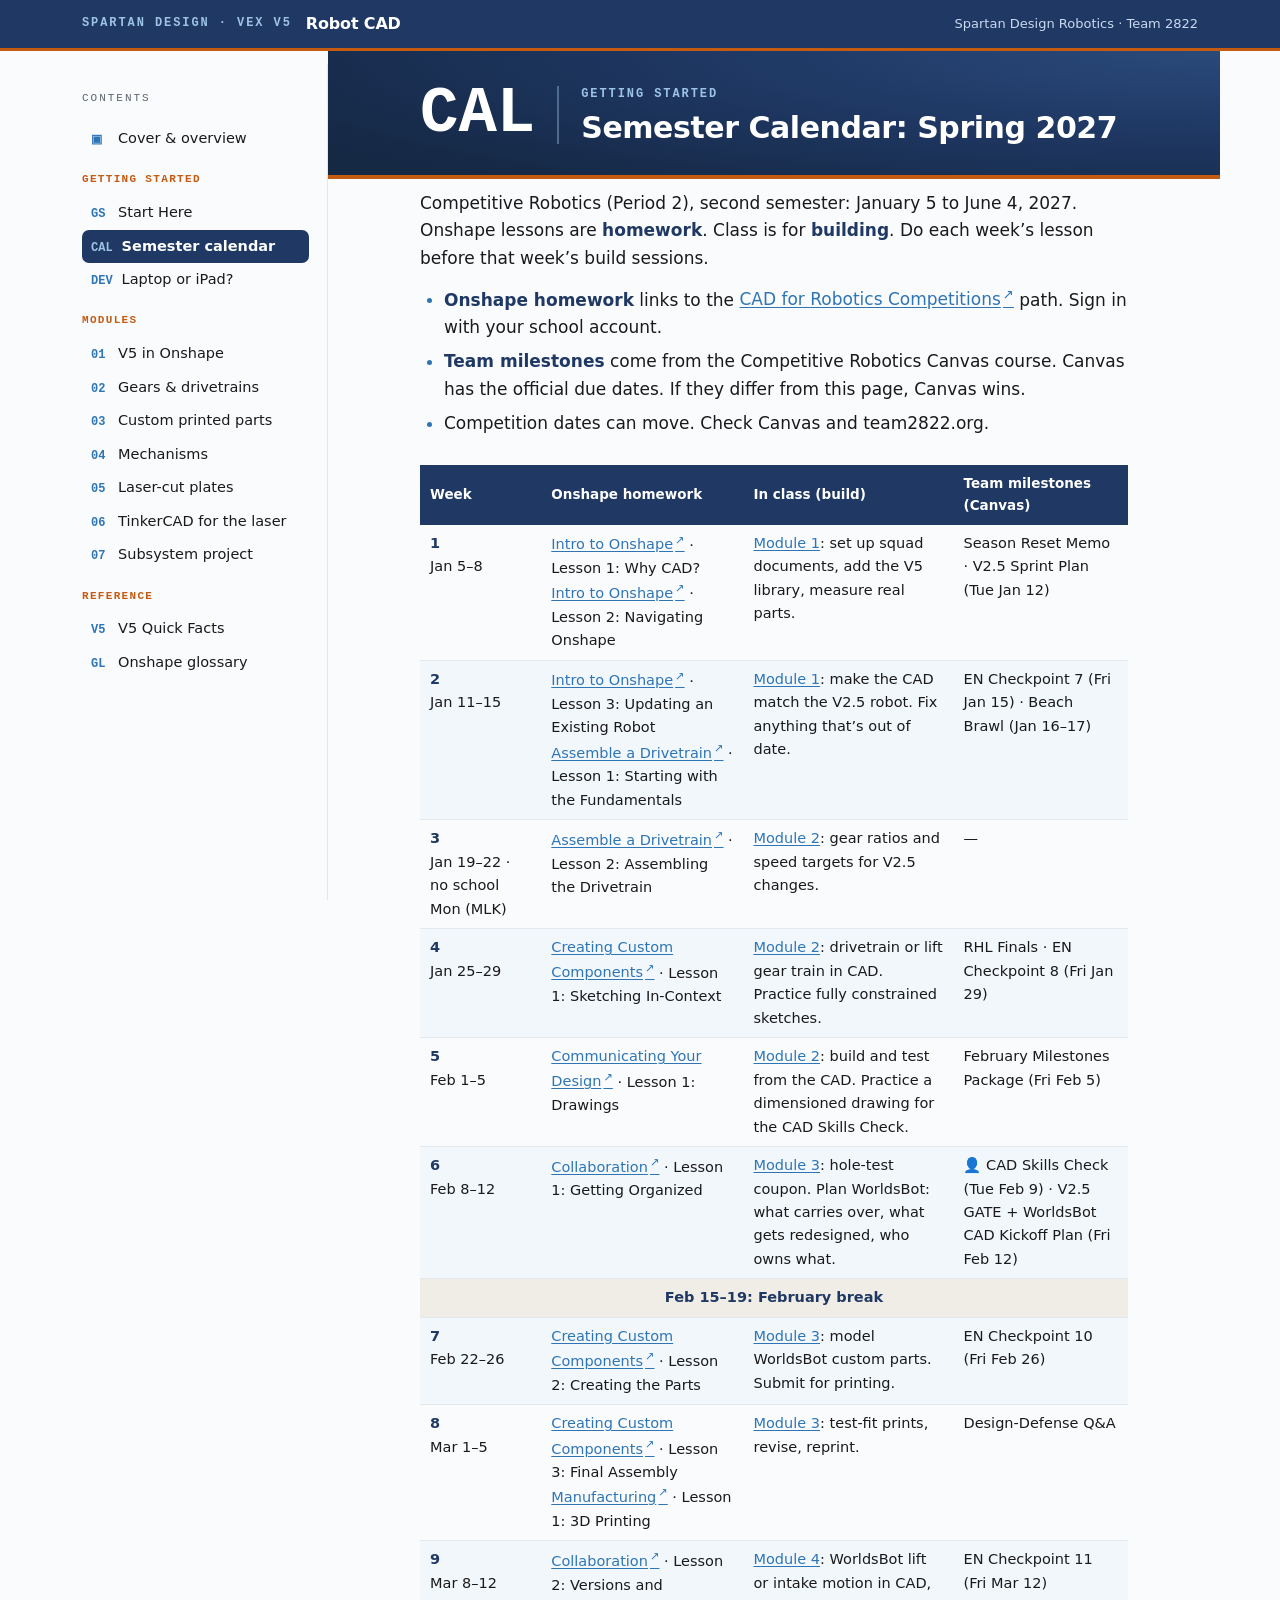
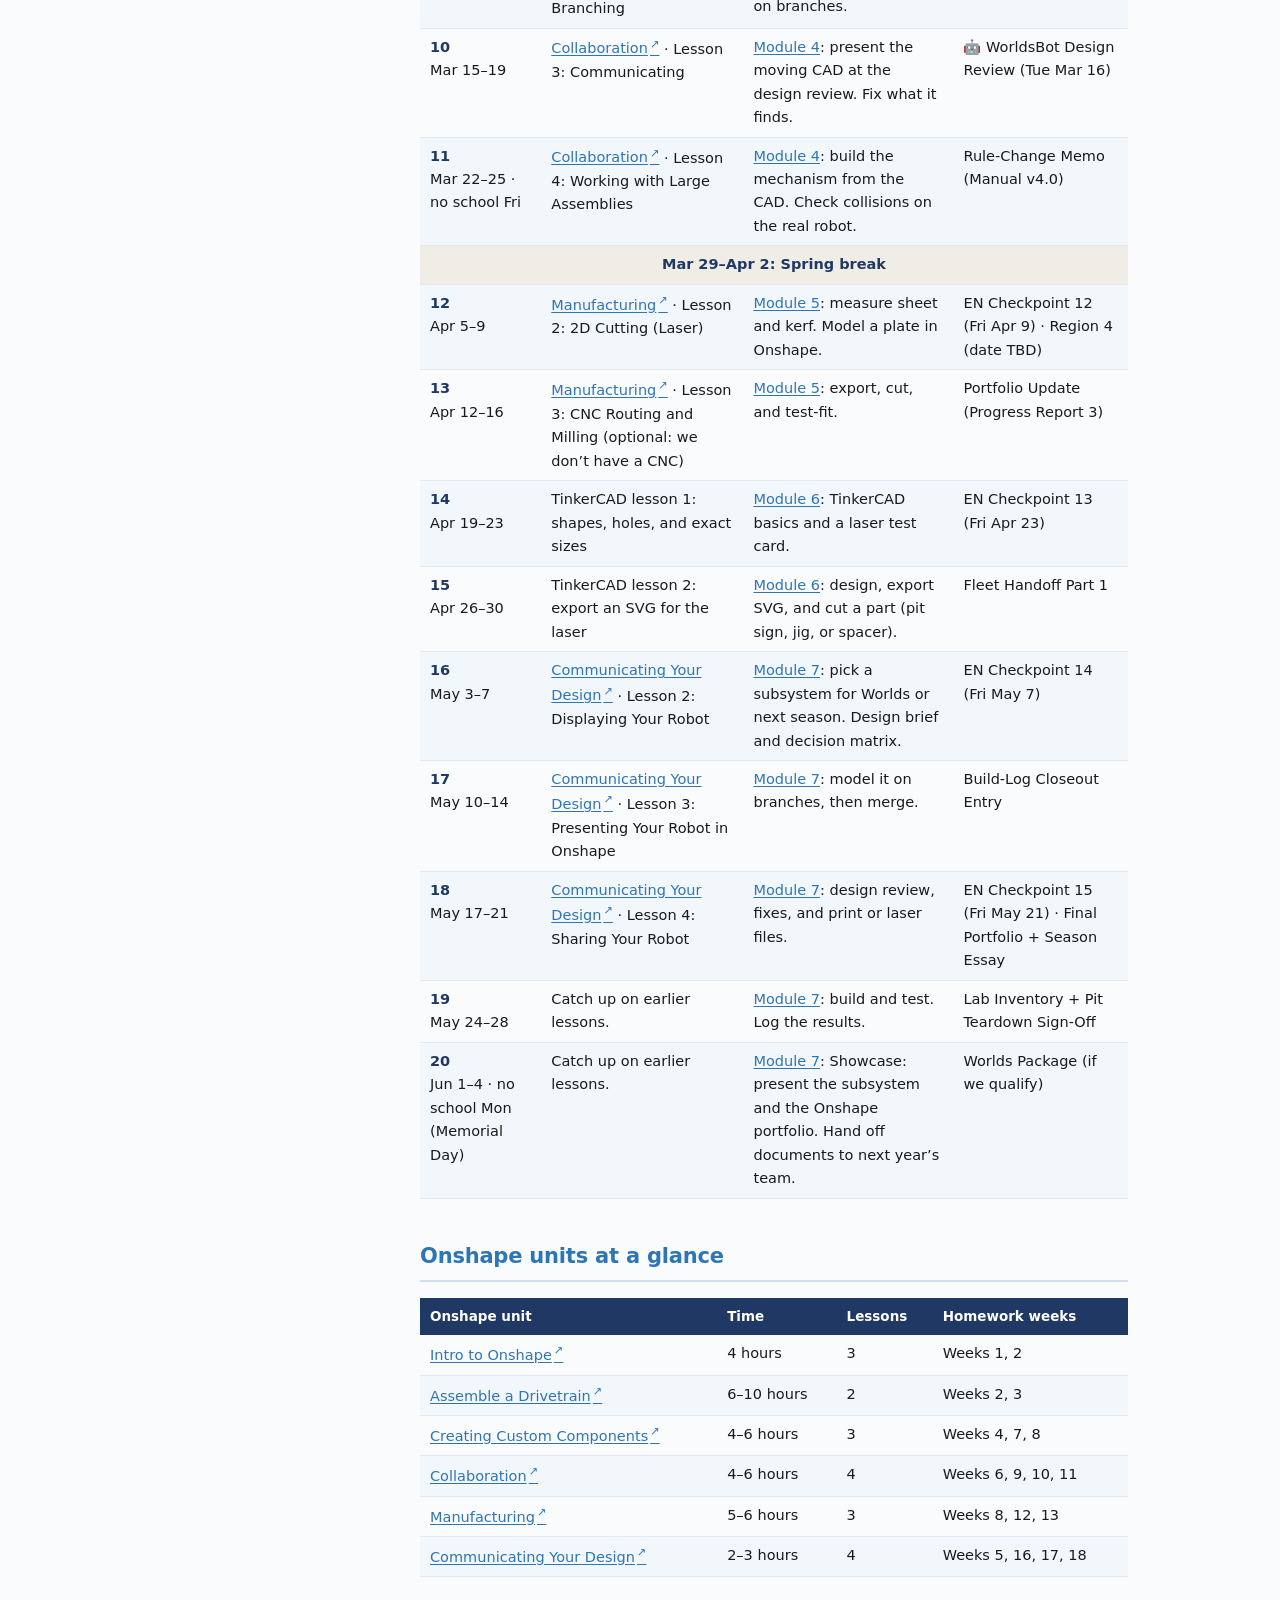
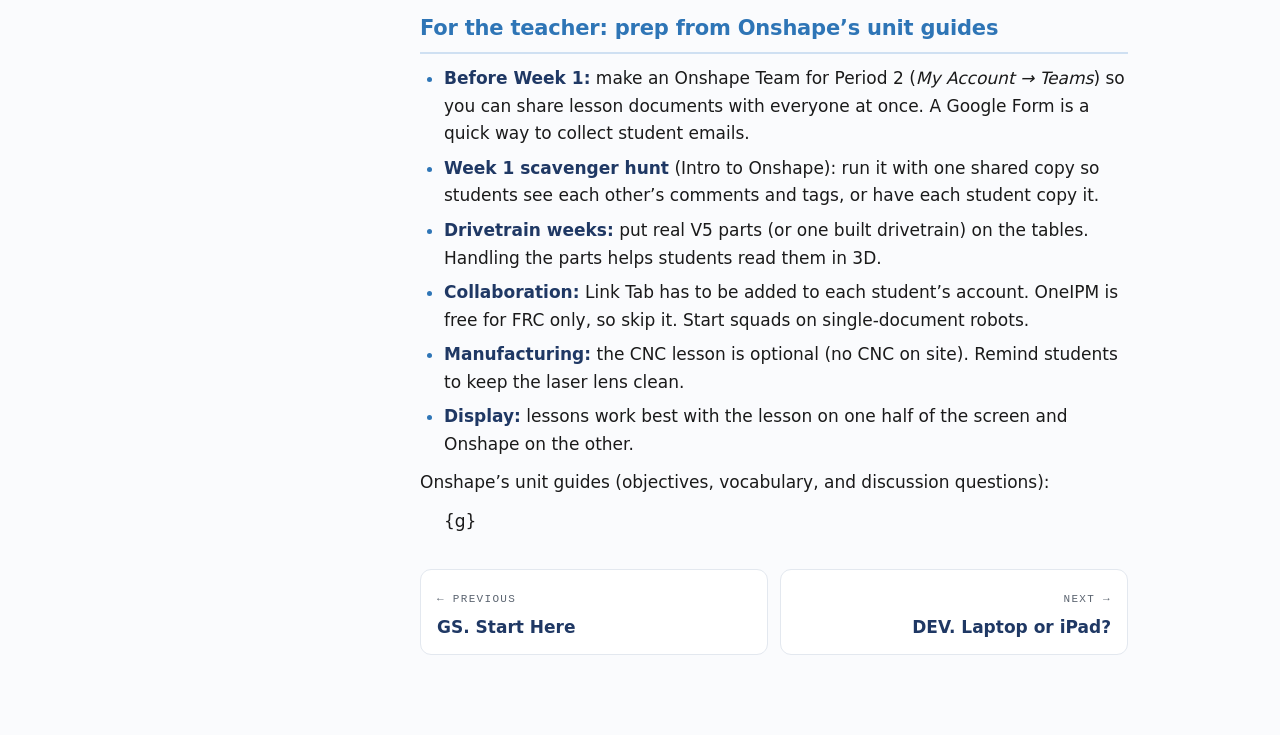
==== commit 2e5b471f: "robot cad" ====
--- a/docs/calendar.html
+++ b/docs/calendar.html
@@ -9,13 +9,21 @@
 <div class="chead"><div class="chead__in"><div class="chead__num">CAL</div><div><p class="chead__eyebrow">Getting Started</p><h1 class="chead__title">Semester Calendar: Spring 2027</h1></div></div></div>
 <article class="prose wrap">
 
-<p>Competitive Robotics, second semester: January 5 to June 4, 2027. Onshape lessons are <strong>homework</strong>. Class is for <strong>building</strong>. Do each week’s lesson before that week’s build sessions.</p>
+<p>Competitive Robotics (Period 2), second semester: January 5 to June 4, 2027. Onshape lessons are <strong>homework</strong>. Class is for <strong>building</strong>. Do each week’s lesson before that week’s build sessions.</p>
 <ul><li><strong>Onshape homework</strong> links to the <a class="ext" href="https://learn.onshape.com/learn/learning-path/cad-for-robotics" target="_blank" rel="noopener">CAD for Robotics Competitions</a> path. Sign in with your school account.</li>
 <li><strong>Team milestones</strong> come from the Competitive Robotics Canvas course. Canvas has the official due dates. If they differ from this page, Canvas wins.</li>
 <li>Competition dates can move. Check Canvas and team2822.org.</li></ul>
 <div class="tablewrap"><table class="dtable cal"><thead><tr><th>Week</th><th>Onshape homework</th><th>In class (build)</th><th>Team milestones (Canvas)</th></tr></thead><tbody><tr><td><strong>1</strong><br><span class="cad-note">Jan 5–8</span></td><td><a class="ext" href="https://learn.onshape.com/learn/article/intro-to-onshape" target="_blank" rel="noopener">Intro to Onshape</a> · Lesson 1: Why CAD?<br><a class="ext" href="https://learn.onshape.com/learn/article/intro-to-onshape" target="_blank" rel="noopener">Intro to Onshape</a> · Lesson 2: Navigating Onshape</td><td><a href="module-1.html">Module 1</a>: set up squad documents, add the V5 library, measure real parts.</td><td>Season Reset Memo · V2.5 Sprint Plan (Tue Jan 12)</td></tr><tr><td><strong>2</strong><br><span class="cad-note">Jan 11–15</span></td><td><a class="ext" href="https://learn.onshape.com/learn/article/intro-to-onshape" target="_blank" rel="noopener">Intro to Onshape</a> · Lesson 3: Updating an Existing Robot<br><a class="ext" href="https://learn.onshape.com/learn/article/assemble-a-robot" target="_blank" rel="noopener">Assemble a Drivetrain</a> · Lesson 1: Starting with the Fundamentals</td><td><a href="module-1.html">Module 1</a>: make the CAD match the V2.5 robot. Fix anything that’s out of date.</td><td>EN Checkpoint 7 (Fri Jan 15) · Beach Brawl (Jan 16–17)</td></tr><tr><td><strong>3</strong><br><span class="cad-note">Jan 19–22 · no school Mon (MLK)</span></td><td><a class="ext" href="https://learn.onshape.com/learn/article/assemble-a-robot" target="_blank" rel="noopener">Assemble a Drivetrain</a> · Lesson 2: Assembling the Drivetrain</td><td><a href="module-2.html">Module 2</a>: gear ratios and speed targets for V2.5 changes.</td><td>—</td></tr><tr><td><strong>4</strong><br><span class="cad-note">Jan 25–29</span></td><td><a class="ext" href="https://learn.onshape.com/learn/article/cad-for-robotics-creating-custom-components" target="_blank" rel="noopener">Creating Custom Components</a> · Lesson 1: Sketching In-Context</td><td><a href="module-2.html">Module 2</a>: drivetrain or lift gear train in CAD. Practice fully constrained sketches.</td><td>RHL Finals · EN Checkpoint 8 (Fri Jan 29)</td></tr><tr><td><strong>5</strong><br><span class="cad-note">Feb 1–5</span></td><td><a class="ext" href="https://learn.onshape.com/learn/article/cad-for-robotics-communicating-your-design" target="_blank" rel="noopener">Communicating Your Design</a> · Lesson 1: Drawings</td><td><a href="module-2.html">Module 2</a>: build and test from the CAD. Practice a dimensioned drawing for the CAD Skills Check.</td><td>February Milestones Package (Fri Feb 5)</td></tr><tr><td><strong>6</strong><br><span class="cad-note">Feb 8–12</span></td><td><a class="ext" href="https://learn.onshape.com/learn/article/cad-for-robotics-collaboration" target="_blank" rel="noopener">Collaboration</a> · Lesson 1: Getting Organized</td><td><a href="module-3.html">Module 3</a>: hole-test coupon. Plan WorldsBot: what carries over, what gets redesigned, who owns what.</td><td>👤 CAD Skills Check (Tue Feb 9) · V2.5 GATE + WorldsBot CAD Kickoff Plan (Fri Feb 12)</td></tr><tr class="cal-break"><td colspan="4"><strong>Feb 15–19: February break</strong></td></tr><tr><td><strong>7</strong><br><span class="cad-note">Feb 22–26</span></td><td><a class="ext" href="https://learn.onshape.com/learn/article/cad-for-robotics-creating-custom-components" target="_blank" rel="noopener">Creating Custom Components</a> · Lesson 2: Creating the Parts</td><td><a href="module-3.html">Module 3</a>: model WorldsBot custom parts. Submit for printing.</td><td>EN Checkpoint 10 (Fri Feb 26)</td></tr><tr><td><strong>8</strong><br><span class="cad-note">Mar 1–5</span></td><td><a class="ext" href="https://learn.onshape.com/learn/article/cad-for-robotics-creating-custom-components" target="_blank" rel="noopener">Creating Custom Components</a> · Lesson 3: Final Assembly<br><a class="ext" href="https://learn.onshape.com/learn/article/cad-for-robotics-manufacturing" target="_blank" rel="noopener">Manufacturing</a> · Lesson 1: 3D Printing</td><td><a href="module-3.html">Module 3</a>: test-fit prints, revise, reprint.</td><td>Design-Defense Q&A</td></tr><tr><td><strong>9</strong><br><span class="cad-note">Mar 8–12</span></td><td><a class="ext" href="https://learn.onshape.com/learn/article/cad-for-robotics-collaboration" target="_blank" rel="noopener">Collaboration</a> · Lesson 2: Versions and Branching</td><td><a href="module-4.html">Module 4</a>: WorldsBot lift or intake motion in CAD, on branches.</td><td>EN Checkpoint 11 (Fri Mar 12)</td></tr><tr><td><strong>10</strong><br><span class="cad-note">Mar 15–19</span></td><td><a class="ext" href="https://learn.onshape.com/learn/article/cad-for-robotics-collaboration" target="_blank" rel="noopener">Collaboration</a> · Lesson 3: Communicating</td><td><a href="module-4.html">Module 4</a>: present the moving CAD at the design review. Fix what it finds.</td><td>🤖 WorldsBot Design Review (Tue Mar 16)</td></tr><tr><td><strong>11</strong><br><span class="cad-note">Mar 22–25 · no school Fri</span></td><td><a class="ext" href="https://learn.onshape.com/learn/article/cad-for-robotics-collaboration" target="_blank" rel="noopener">Collaboration</a> · Lesson 4: Working with Large Assemblies</td><td><a href="module-4.html">Module 4</a>: build the mechanism from the CAD. Check collisions on the real robot.</td><td>Rule-Change Memo (Manual v4.0)</td></tr><tr class="cal-break"><td colspan="4"><strong>Mar 29–Apr 2: Spring break</strong></td></tr><tr><td><strong>12</strong><br><span class="cad-note">Apr 5–9</span></td><td><a class="ext" href="https://learn.onshape.com/learn/article/cad-for-robotics-manufacturing" target="_blank" rel="noopener">Manufacturing</a> · Lesson 2: 2D Cutting (Laser)</td><td><a href="module-5.html">Module 5</a>: measure sheet and kerf. Model a plate in Onshape.</td><td>EN Checkpoint 12 (Fri Apr 9) · Region 4 (date TBD)</td></tr><tr><td><strong>13</strong><br><span class="cad-note">Apr 12–16</span></td><td><a class="ext" href="https://learn.onshape.com/learn/article/cad-for-robotics-manufacturing" target="_blank" rel="noopener">Manufacturing</a> · Lesson 3: CNC Routing and Milling (optional: we don’t have a CNC)</td><td><a href="module-5.html">Module 5</a>: export, cut, and test-fit.</td><td>Portfolio Update (Progress Report 3)</td></tr><tr><td><strong>14</strong><br><span class="cad-note">Apr 19–23</span></td><td>TinkerCAD lesson 1: shapes, holes, and exact sizes</td><td><a href="module-6.html">Module 6</a>: TinkerCAD basics and a laser test card.</td><td>EN Checkpoint 13 (Fri Apr 23)</td></tr><tr><td><strong>15</strong><br><span class="cad-note">Apr 26–30</span></td><td>TinkerCAD lesson 2: export an SVG for the laser</td><td><a href="module-6.html">Module 6</a>: design, export SVG, and cut a part (pit sign, jig, or spacer).</td><td>Fleet Handoff Part 1</td></tr><tr><td><strong>16</strong><br><span class="cad-note">May 3–7</span></td><td><a class="ext" href="https://learn.onshape.com/learn/article/cad-for-robotics-communicating-your-design" target="_blank" rel="noopener">Communicating Your Design</a> · Lesson 2: Displaying Your Robot</td><td><a href="module-7.html">Module 7</a>: pick a subsystem for Worlds or next season. Design brief and decision matrix.</td><td>EN Checkpoint 14 (Fri May 7)</td></tr><tr><td><strong>17</strong><br><span class="cad-note">May 10–14</span></td><td><a class="ext" href="https://learn.onshape.com/learn/article/cad-for-robotics-communicating-your-design" target="_blank" rel="noopener">Communicating Your Design</a> · Lesson 3: Presenting Your Robot in Onshape</td><td><a href="module-7.html">Module 7</a>: model it on branches, then merge.</td><td>Build-Log Closeout Entry</td></tr><tr><td><strong>18</strong><br><span class="cad-note">May 17–21</span></td><td><a class="ext" href="https://learn.onshape.com/learn/article/cad-for-robotics-communicating-your-design" target="_blank" rel="noopener">Communicating Your Design</a> · Lesson 4: Sharing Your Robot</td><td><a href="module-7.html">Module 7</a>: design review, fixes, and print or laser files.</td><td>EN Checkpoint 15 (Fri May 21) · Final Portfolio + Season Essay</td></tr><tr><td><strong>19</strong><br><span class="cad-note">May 24–28</span></td><td>Catch up on earlier lessons.</td><td><a href="module-7.html">Module 7</a>: build and test. Log the results.</td><td>Lab Inventory + Pit Teardown Sign-Off</td></tr><tr><td><strong>20</strong><br><span class="cad-note">Jun 1–4 · no school Mon (Memorial Day)</span></td><td>Catch up on earlier lessons.</td><td><a href="module-7.html">Module 7</a>: Showcase: present the subsystem and the Onshape portfolio. Hand off documents to next year’s team.</td><td>Worlds Package (if we qualify)</td></tr></tbody></table></div>
 <h2>Onshape units at a glance</h2>
 <table class="dtable"><thead><tr><th>Onshape unit</th><th>Time</th><th>Lessons</th><th>Homework weeks</th></tr></thead><tbody><tr><td><a class="ext" href="https://learn.onshape.com/learn/article/intro-to-onshape" target="_blank" rel="noopener">Intro to Onshape</a></td><td>4 hours</td><td>3</td><td>Weeks 1, 2</td></tr><tr><td><a class="ext" href="https://learn.onshape.com/learn/article/assemble-a-robot" target="_blank" rel="noopener">Assemble a Drivetrain</a></td><td>6–10 hours</td><td>2</td><td>Weeks 2, 3</td></tr><tr><td><a class="ext" href="https://learn.onshape.com/learn/article/cad-for-robotics-creating-custom-components" target="_blank" rel="noopener">Creating Custom Components</a></td><td>4–6 hours</td><td>3</td><td>Weeks 4, 7, 8</td></tr><tr><td><a class="ext" href="https://learn.onshape.com/learn/article/cad-for-robotics-collaboration" target="_blank" rel="noopener">Collaboration</a></td><td>4–6 hours</td><td>4</td><td>Weeks 6, 9, 10, 11</td></tr><tr><td><a class="ext" href="https://learn.onshape.com/learn/article/cad-for-robotics-manufacturing" target="_blank" rel="noopener">Manufacturing</a></td><td>5–6 hours</td><td>3</td><td>Weeks 8, 12, 13</td></tr><tr><td><a class="ext" href="https://learn.onshape.com/learn/article/cad-for-robotics-communicating-your-design" target="_blank" rel="noopener">Communicating Your Design</a></td><td>2–3 hours</td><td>4</td><td>Weeks 5, 16, 17, 18</td></tr></tbody></table>
+<h2>For the teacher: prep from Onshape’s unit guides</h2>
+<ul><li><strong>Before Week 1:</strong> make an Onshape Team for Period 2 (<em>My Account → Teams</em>) so you can share lesson documents with everyone at once. A Google Form is a quick way to collect student emails.</li>
+<li><strong>Week 1 scavenger hunt</strong> (Intro to Onshape): run it with one shared copy so students see each other’s comments and tags, or have each student copy it.</li>
+<li><strong>Drivetrain weeks:</strong> put real V5 parts (or one built drivetrain) on the tables. Handling the parts helps students read them in 3D.</li>
+<li><strong>Collaboration:</strong> Link Tab has to be added to each student’s account. OneIPM is free for FRC only, so skip it. Start squads on single-document robots.</li>
+<li><strong>Manufacturing:</strong> the CNC lesson is optional (no CNC on site). Remind students to keep the laser lens clean.</li>
+<li><strong>Display:</strong> lessons work best with the lesson on one half of the screen and Onshape on the other.</li></ul>
+<p>Onshape’s unit guides (objectives, vocabulary, and discussion questions):</p><ul>{g}</ul>
 <style>.cal td{vertical-align:top}.cal-break td{background:#f0ede6;text-align:center}</style>
 
 </article>
